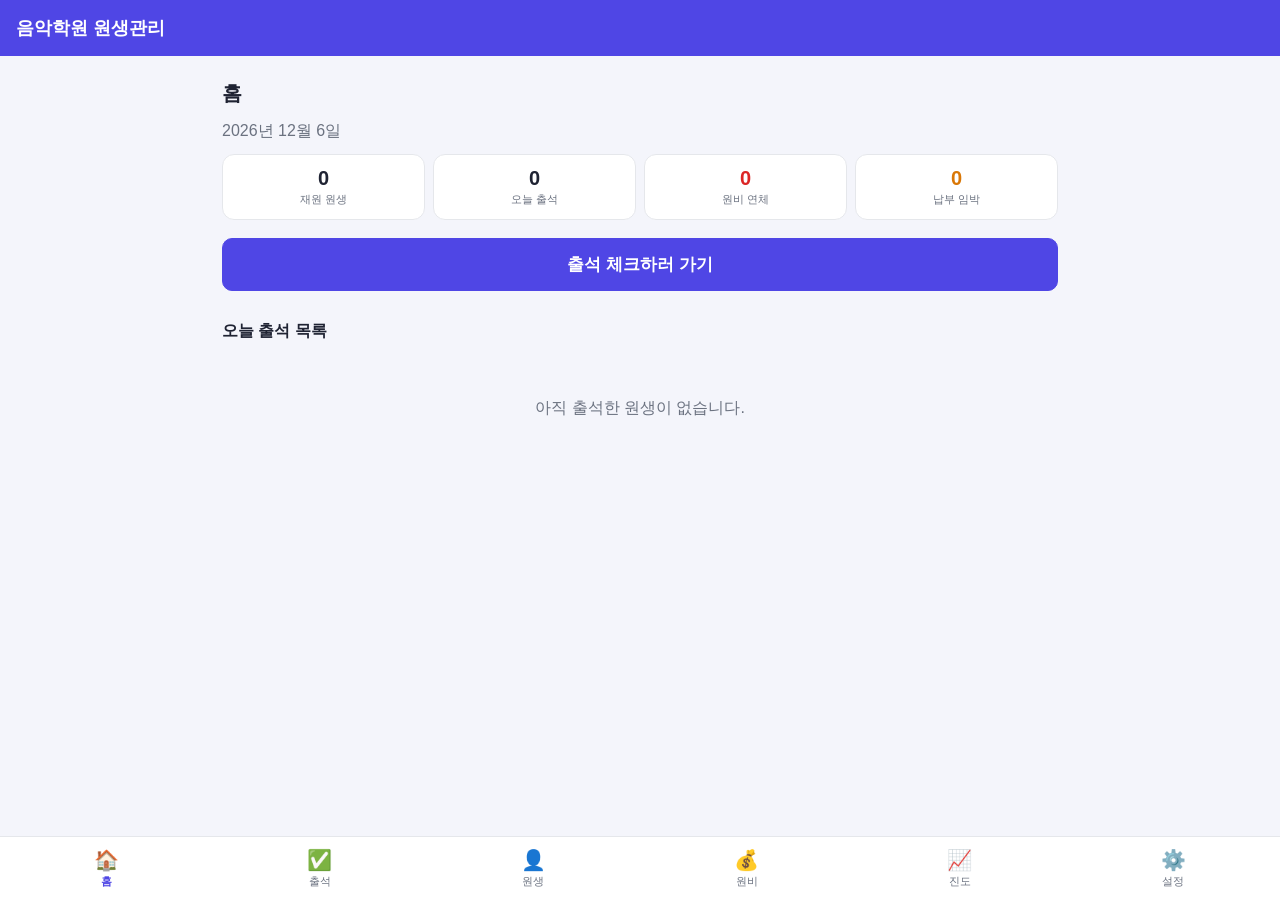
==== music-academy/index.html @ 321d5bf7 "Add music academy student management PWA Offline-capable installable web app (IndexedDB storage, ser" ====
<!doctype html>
<html lang="ko">
<head>
  <meta charset="UTF-8" />
  <meta name="viewport" content="width=device-width, initial-scale=1, maximum-scale=1, user-scalable=no, viewport-fit=cover" />
  <title>음악학원 원생관리</title>
  <meta name="theme-color" content="#4f46e5" />
  <meta name="mobile-web-app-capable" content="yes" />
  <meta name="apple-mobile-web-app-capable" content="yes" />
  <meta name="apple-mobile-web-app-status-bar-style" content="default" />
  <link rel="manifest" href="manifest.webmanifest" />
  <link rel="icon" href="icons/icon-192.png" />
  <link rel="apple-touch-icon" href="icons/icon-192.png" />
  <link rel="stylesheet" href="css/style.css" />
</head>
<body>
  <header class="app-header">
    <h1 id="app-title">음악학원 원생관리</h1>
  </header>

  <main id="app-content" class="app-content"></main>

  <nav id="bottom-nav" class="bottom-nav"></nav>

  <script type="module" src="js/app.js"></script>
</body>
</html>
---- music-academy/css/style.css ----
:root {
  --primary: #4f46e5;
  --primary-dark: #3730a3;
  --bg: #f4f5fb;
  --surface: #ffffff;
  --text: #1f2333;
  --text-muted: #6b7280;
  --border: #e5e7eb;
  --danger: #dc2626;
  --warn: #d97706;
  --green: #16a34a;
  --radius: 14px;
  --nav-h: 64px;
  --header-h: 56px;
}

* { box-sizing: border-box; }

html, body {
  margin: 0;
  padding: 0;
  height: 100%;
  background: var(--bg);
  color: var(--text);
  font-family: -apple-system, BlinkMacSystemFont, "Segoe UI", Roboto, "Noto Sans KR", "Malgun Gothic", sans-serif;
  -webkit-tap-highlight-color: transparent;
}

button, input, textarea {
  font-family: inherit;
  font-size: 16px;
}

.app-header {
  height: var(--header-h);
  display: flex;
  align-items: center;
  padding: 0 16px;
  background: var(--primary);
  color: #fff;
  position: sticky;
  top: 0;
  z-index: 10;
}
.app-header h1 { font-size: 18px; margin: 0; font-weight: 700; }

.app-content {
  position: fixed;
  top: var(--header-h);
  bottom: var(--nav-h);
  left: 0;
  right: 0;
  overflow-y: auto;
  padding: 16px;
  padding-bottom: 32px;
}

.bottom-nav {
  position: fixed;
  bottom: 0;
  left: 0;
  right: 0;
  height: var(--nav-h);
  display: flex;
  background: var(--surface);
  border-top: 1px solid var(--border);
  z-index: 10;
  padding-bottom: env(safe-area-inset-bottom);
}
.nav-btn {
  flex: 1;
  display: flex;
  flex-direction: column;
  align-items: center;
  justify-content: center;
  gap: 2px;
  background: none;
  border: none;
  color: var(--text-muted);
  cursor: pointer;
}
.nav-btn .nav-icon { font-size: 20px; }
.nav-btn .nav-label { font-size: 11px; }
.nav-btn.active { color: var(--primary); font-weight: 700; }

.view-header {
  display: flex;
  align-items: center;
  justify-content: space-between;
  margin-bottom: 14px;
  gap: 8px;
  flex-wrap: wrap;
}
.view-header h2 { margin: 0; font-size: 20px; }
.header-actions { display: flex; gap: 8px; }
.section-title { margin: 22px 0 10px; font-size: 16px; }

.badge {
  background: var(--primary);
  color: #fff;
  border-radius: 999px;
  font-size: 12px;
  padding: 2px 9px;
  margin-left: 6px;
  font-weight: 600;
}

.btn {
  border: 1px solid var(--border);
  background: var(--surface);
  color: var(--text);
  padding: 10px 14px;
  border-radius: 10px;
  cursor: pointer;
  font-weight: 600;
  display: inline-flex;
  align-items: center;
  justify-content: center;
  gap: 6px;
}
.btn:active { transform: scale(0.97); }
.btn-primary { background: var(--primary); border-color: var(--primary); color: #fff; }
.btn-danger { background: #fee2e2; border-color: #fecaca; color: var(--danger); }
.btn-sm { padding: 6px 10px; font-size: 13px; }
.btn-lg { padding: 14px 20px; font-size: 17px; }
.btn-block { width: 100%; margin: 4px 0 8px; }
.btn-row { display: flex; gap: 8px; flex-wrap: wrap; }
.icon-btn {
  background: none;
  border: none;
  font-size: 18px;
  cursor: pointer;
  color: var(--text-muted);
  padding: 4px 8px;
}

.search-input {
  width: 100%;
  padding: 12px 14px;
  border-radius: 10px;
  border: 1px solid var(--border);
  margin-bottom: 14px;
  background: var(--surface);
}

.empty-msg { color: var(--text-muted); text-align: center; padding: 30px 0; }
.hint { color: var(--text-muted); font-size: 13px; line-height: 1.6; }

/* Student grid/cards */
.student-grid {
  display: grid;
  grid-template-columns: repeat(auto-fill, minmax(150px, 1fr));
  gap: 10px;
}
.student-card {
  background: var(--surface);
  border: 1px solid var(--border);
  border-radius: var(--radius);
  padding: 12px;
  display: flex;
  gap: 10px;
  align-items: center;
  cursor: pointer;
}
.student-card:active { background: #f0f1fb; }
.avatar {
  width: 48px; height: 48px; border-radius: 50%;
  object-fit: cover; background: #e5e7eb; flex-shrink: 0;
}
.avatar-sm { width: 38px; height: 38px; }
.student-card-name { font-weight: 700; font-size: 14px; }
.student-card-sub { font-size: 12px; color: var(--text-muted); }
.student-no { color: var(--text-muted); font-weight: 400; font-size: 12px; }

/* Modal */
.modal-backdrop {
  position: fixed; inset: 0; background: rgba(0,0,0,0.45);
  display: flex; align-items: flex-end; justify-content: center;
  z-index: 100;
}
.modal {
  background: var(--surface);
  width: 100%;
  max-width: 520px;
  max-height: 92vh;
  overflow-y: auto;
  border-radius: 18px 18px 0 0;
  padding: 18px;
  animation: slideup 0.18s ease-out;
}
.modal-wide { max-width: 720px; }
@keyframes slideup { from { transform: translateY(30px); opacity: 0;} to { transform: translateY(0); opacity: 1;} }
@media (min-width: 640px) {
  .modal-backdrop { align-items: center; }
  .modal { border-radius: 18px; }
}
.modal-header {
  display: flex; align-items: center; justify-content: space-between;
  margin-bottom: 12px;
}
.modal-header h3 { margin: 0; font-size: 17px; }
.modal-footer {
  display: flex; align-items: center; justify-content: space-between;
  margin-top: 6px;
}
.footer-right { display: flex; gap: 8px; }

.form-grid { display: grid; grid-template-columns: 1fr 1fr; gap: 12px; }
.form-grid label { display: flex; flex-direction: column; gap: 4px; font-size: 13px; color: var(--text-muted); }
.form-grid input, .form-grid textarea {
  padding: 10px; border-radius: 8px; border: 1px solid var(--border); color: var(--text); background: var(--bg);
}
.form-grid textarea { min-height: 60px; resize: vertical; }
.span-2 { grid-column: span 2; }
.checkbox-row { flex-direction: row !important; align-items: center; gap: 8px !important; }
.checkbox-row.inline { display: inline-flex; margin-left: 12px; font-size: 13px; }

.photo-upload {
  grid-column: span 2;
  display: flex; align-items: center; gap: 14px;
}
.photo-upload img { width: 72px; height: 72px; border-radius: 50%; object-fit: cover; background: #eee; }

/* Kiosk / attendance */
.kiosk { display: flex; flex-direction: column; align-items: center; gap: 14px; }
.kiosk-display {
  width: 100%; max-width: 320px; text-align: center;
  font-size: 28px; font-weight: 700; letter-spacing: 2px;
  padding: 16px; border-radius: 12px; background: var(--surface); border: 1px solid var(--border);
}
.keypad {
  display: grid; grid-template-columns: repeat(3, 88px); gap: 12px;
}
.key {
  width: 88px; height: 62px; border-radius: 12px; border: 1px solid var(--border);
  background: var(--surface); font-size: 20px; font-weight: 700; cursor: pointer;
}
.key:active { background: #eef; }
.key-enter { background: var(--primary); color: #fff; border-color: var(--primary); }
.key-clear { background: #fee2e2; color: var(--danger); border-color: #fecaca; }

.confirm-card {
  background: var(--surface); border: 1px solid var(--border); border-radius: var(--radius);
  padding: 14px; margin-top: 14px; display: flex; gap: 12px; align-items: center;
}
.confirm-card.confirm-error { color: var(--danger); }
.confirm-name { font-size: 17px; font-weight: 700; }
.confirm-body { flex: 1; }
.confirm-actions { display: flex; gap: 10px; margin-top: 10px; }

.attendance-list { display: flex; flex-direction: column; gap: 8px; }
.attendance-item, .tuition-row {
  background: var(--surface); border: 1px solid var(--border); border-radius: 12px;
  padding: 10px 12px; display: flex; align-items: center; gap: 10px;
}
.attendance-item.ready { border-color: #86efac; background: #f0fdf4; }
.attendance-item-info, .tuition-row-info { flex: 1; }
.attendance-item-sub, .tuition-row-sub { font-size: 12px; color: var(--text-muted); }
.tuition-row.highlight { outline: 2px solid var(--primary); }

.pill {
  font-size: 12px; padding: 3px 9px; border-radius: 999px; background: #eef2ff; color: var(--primary);
  white-space: nowrap;
}
.pill-green { background: #dcfce7; color: var(--green); }
.pill-red { background: #fee2e2; color: var(--danger); }
.pill-orange { background: #ffedd5; color: var(--warn); }

/* Tuition */
.month-nav { display: flex; align-items: center; gap: 10px; margin-bottom: 12px; flex-wrap: wrap; }
.month-label { font-size: 16px; font-weight: 700; }
.tuition-list { display: flex; flex-direction: column; gap: 8px; }
.tuition-row-actions { display: flex; flex-direction: column; align-items: flex-end; gap: 6px; }
.alert-box { margin-bottom: 12px; }
.alert-line { padding: 8px 12px; border-radius: 10px; margin-bottom: 6px; font-size: 13px; }
.alert-danger { background: #fee2e2; color: var(--danger); }
.alert-warn { background: #ffedd5; color: var(--warn); }

/* Dashboard */
.dash-date { color: var(--text-muted); margin-bottom: 12px; }
.stat-row { display: grid; grid-template-columns: repeat(4, 1fr); gap: 8px; margin-bottom: 14px; }
.stat-card { background: var(--surface); border: 1px solid var(--border); border-radius: 12px; padding: 12px 6px; text-align: center; }
.stat-num { font-size: 20px; font-weight: 800; }
.stat-label { font-size: 11px; color: var(--text-muted); margin-top: 2px; }
.stat-card-danger .stat-num { color: var(--danger); }
.stat-card-warn .stat-num { color: var(--warn); }

/* Progress */
.panel-header { margin-bottom: 10px; }
.student-summary {
  display: flex; align-items: center; gap: 12px; background: var(--surface);
  border: 1px solid var(--border); border-radius: var(--radius); padding: 14px; margin-bottom: 16px;
}
.student-summary > div:nth-child(2) { flex: 1; }
.progress-history { display: flex; flex-direction: column; gap: 8px; }
.progress-item {
  background: var(--surface); border: 1px solid var(--border); border-radius: 10px; padding: 10px 12px;
  position: relative;
}
.progress-item-date { font-size: 12px; color: var(--text-muted); }
.progress-item-content { font-weight: 600; margin-top: 2px; }
.progress-item-memo { font-size: 13px; color: var(--text-muted); margin-top: 4px; }
.progress-delete { position: absolute; top: 6px; right: 6px; }

/* Settings */
.settings-section {
  background: var(--surface); border: 1px solid var(--border); border-radius: var(--radius);
  padding: 16px; margin-bottom: 14px; display: flex; flex-direction: column; gap: 10px;
}
.settings-section h3 { margin: 0 0 4px; font-size: 15px; }
.settings-section label { display: flex; flex-direction: column; gap: 4px; font-size: 13px; color: var(--text-muted); }
.settings-section input { padding: 10px; border-radius: 8px; border: 1px solid var(--border); background: var(--bg); color: var(--text); }
.settings-danger { border-color: #fecaca; }

/* CSV import */
.csv-import { display: flex; flex-direction: column; gap: 10px; }
.csv-table-wrap { max-height: 40vh; overflow: auto; border: 1px solid var(--border); border-radius: 10px; }
.csv-table { width: 100%; border-collapse: collapse; font-size: 13px; }
.csv-table th, .csv-table td { padding: 6px 8px; border-bottom: 1px solid var(--border); text-align: left; white-space: nowrap; }
.csv-table th { background: #f8f9fc; position: sticky; top: 0; }
.csv-table .row-error { background: #fef2f2; color: var(--danger); }

/* Toast */
#toast {
  position: fixed; left: 50%; bottom: calc(var(--nav-h) + 16px); transform: translate(-50%, 10px);
  background: #1f2333; color: #fff; padding: 10px 18px; border-radius: 999px;
  font-size: 13px; opacity: 0; pointer-events: none; transition: all 0.2s ease; z-index: 200;
  max-width: 90vw; text-align: center;
}
#toast.show { opacity: 1; transform: translate(-50%, 0); }

@media (min-width: 720px) {
  .app-content { padding: 24px 32px; max-width: 900px; margin: 0 auto; }
  .keypad { grid-template-columns: repeat(3, 100px); }
  .key { width: 100px; height: 70px; }
}

@media (prefers-color-scheme: dark) {
  :root {
    --bg: #14151f;
    --surface: #1c1e2b;
    --text: #edeef5;
    --text-muted: #9095a8;
    --border: #2c2f42;
  }
  .csv-table th { background: #232538; }
  .form-grid input, .form-grid textarea, .settings-section input { background: #14151f; }
}
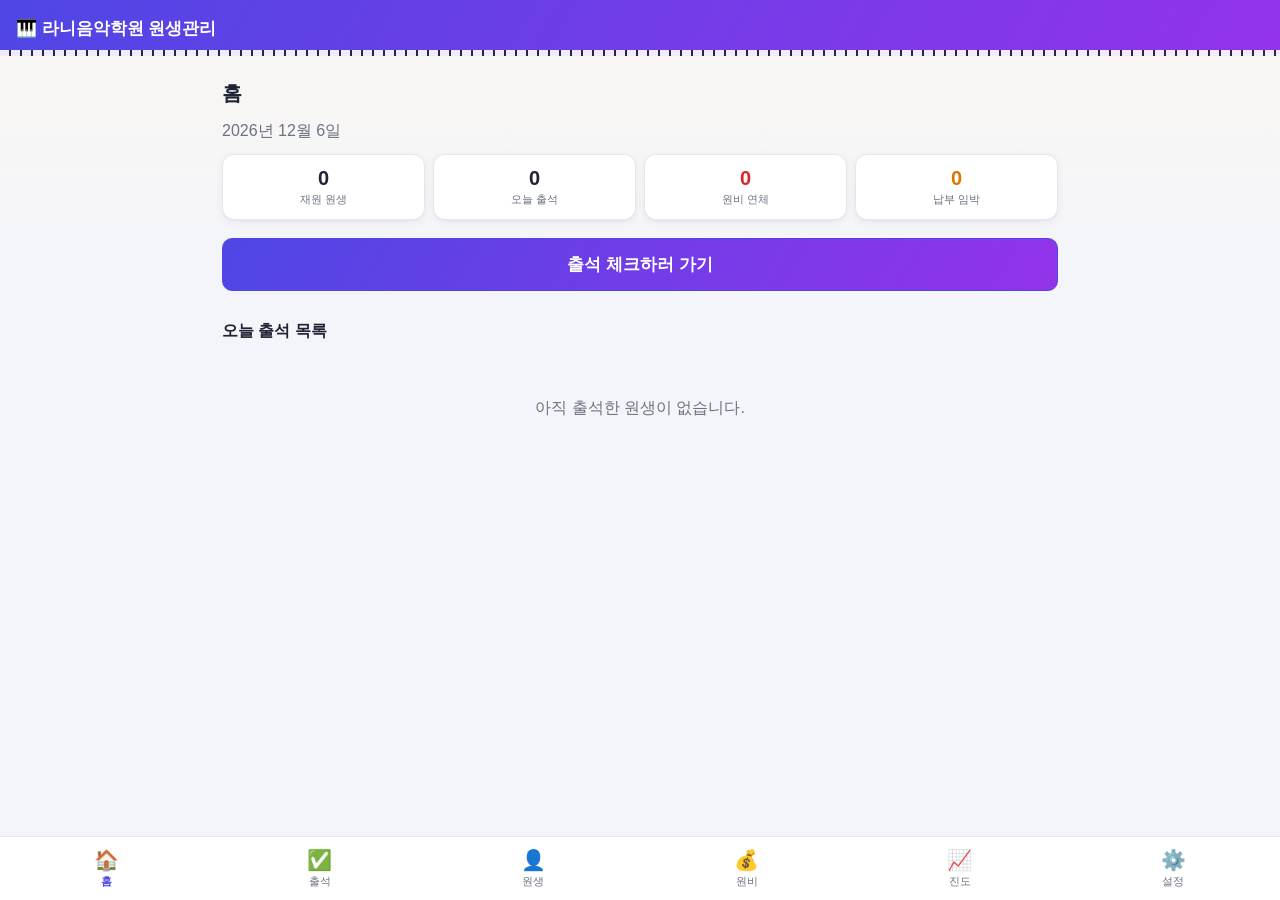
==== commit e5726e53: "Polish UI: piano theme, default academy name, fix mobile layout clipping Add a piano-key header trim" ====
--- a/music-academy/index.html
+++ b/music-academy/index.html
@@ -2,8 +2,8 @@
 <html lang="ko">
 <head>
   <meta charset="UTF-8" />
-  <meta name="viewport" content="width=device-width, initial-scale=1, maximum-scale=1, user-scalable=no, viewport-fit=cover" />
-  <title>음악학원 원생관리</title>
+  <meta name="viewport" content="width=device-width, initial-scale=1, maximum-scale=1, user-scalable=no, viewport-fit=cover, interactive-widget=resizes-content" />
+  <title>라니음악학원 원생관리</title>
   <meta name="theme-color" content="#4f46e5" />
   <meta name="mobile-web-app-capable" content="yes" />
   <meta name="apple-mobile-web-app-capable" content="yes" />
@@ -15,7 +15,7 @@
 </head>
 <body>
   <header class="app-header">
-    <h1 id="app-title">음악학원 원생관리</h1>
+    <h1 id="app-title">🎹 라니음악학원 원생관리</h1>
   </header>
 
   <main id="app-content" class="app-content"></main>
--- a/music-academy/css/style.css
+++ b/music-academy/css/style.css
@@ -1,5 +1,6 @@
 :root {
   --primary: #4f46e5;
+  --primary-2: #9333ea;
   --primary-dark: #3730a3;
   --bg: #f4f5fb;
   --surface: #ffffff;
@@ -12,6 +13,7 @@
   --radius: 14px;
   --nav-h: 64px;
   --header-h: 56px;
+  --shadow: 0 1px 2px rgba(31,35,51,0.04), 0 2px 8px rgba(31,35,51,0.06);
 }
 
 * { box-sizing: border-box; }
@@ -20,10 +22,32 @@
   margin: 0;
   padding: 0;
   height: 100%;
-  background: var(--bg);
+  overflow-x: hidden;
+  background: linear-gradient(180deg, #faf7f0 0%, var(--bg) 260px, var(--bg) 100%);
   color: var(--text);
   font-family: -apple-system, BlinkMacSystemFont, "Segoe UI", Roboto, "Noto Sans KR", "Malgun Gothic", sans-serif;
   -webkit-tap-highlight-color: transparent;
+  position: relative;
+}
+
+/* 은은한 피아노 건반 워터마크 (장식용, 클릭 불가) */
+body::before {
+  content: '';
+  position: fixed;
+  inset: 0;
+  z-index: -1;
+  pointer-events: none;
+  opacity: 0.55;
+  background-repeat: repeat-x;
+  background-position: bottom center;
+  background-size: 56px 130px;
+  background-image:
+    repeating-linear-gradient(90deg,
+      rgba(31,35,51,0.05) 0 26px,
+      rgba(31,35,51,0.09) 26px 28px,
+      transparent 28px 56px);
+  -webkit-mask-image: linear-gradient(to top, black, transparent);
+  mask-image: linear-gradient(to top, black, transparent);
 }
 
 button, input, textarea {
@@ -36,13 +60,25 @@
   display: flex;
   align-items: center;
   padding: 0 16px;
-  background: var(--primary);
+  background: linear-gradient(120deg, var(--primary) 0%, var(--primary-2) 100%);
   color: #fff;
   position: sticky;
   top: 0;
   z-index: 10;
-}
-.app-header h1 { font-size: 18px; margin: 0; font-weight: 700; }
+  overflow: hidden;
+}
+.app-header h1 {
+  font-size: 17px; margin: 0; font-weight: 700;
+  white-space: nowrap; overflow: hidden; text-overflow: ellipsis;
+}
+.app-header::after {
+  content: '';
+  position: absolute;
+  left: 0; right: 0; bottom: 0;
+  height: 6px;
+  background: repeating-linear-gradient(90deg, #fff 0 9px, #1f2333 9px 11px);
+  opacity: 0.9;
+}
 
 .app-content {
   position: fixed;
@@ -51,8 +87,10 @@
   left: 0;
   right: 0;
   overflow-y: auto;
+  overflow-x: hidden;
   padding: 16px;
   padding-bottom: 32px;
+  -webkit-overflow-scrolling: touch;
 }
 
 .bottom-nav {
@@ -119,7 +157,7 @@
   gap: 6px;
 }
 .btn:active { transform: scale(0.97); }
-.btn-primary { background: var(--primary); border-color: var(--primary); color: #fff; }
+.btn-primary { background: linear-gradient(120deg, var(--primary), var(--primary-2)); border-color: var(--primary); color: #fff; }
 .btn-danger { background: #fee2e2; border-color: #fecaca; color: var(--danger); }
 .btn-sm { padding: 6px 10px; font-size: 13px; }
 .btn-lg { padding: 14px 20px; font-size: 17px; }
@@ -161,6 +199,7 @@
   gap: 10px;
   align-items: center;
   cursor: pointer;
+  box-shadow: var(--shadow);
 }
 .student-card:active { background: #f0f1fb; }
 .avatar {
@@ -183,10 +222,13 @@
   width: 100%;
   max-width: 520px;
   max-height: 92vh;
+  max-height: 92dvh;
   overflow-y: auto;
+  overflow-x: hidden;
   border-radius: 18px 18px 0 0;
   padding: 18px;
   animation: slideup 0.18s ease-out;
+  box-shadow: 0 -4px 24px rgba(0,0,0,0.15);
 }
 .modal-wide { max-width: 720px; }
 @keyframes slideup { from { transform: translateY(30px); opacity: 0;} to { transform: translateY(0); opacity: 1;} }
@@ -201,9 +243,15 @@
 .modal-header h3 { margin: 0; font-size: 17px; }
 .modal-footer {
   display: flex; align-items: center; justify-content: space-between;
-  margin-top: 6px;
-}
-.footer-right { display: flex; gap: 8px; }
+  gap: 8px;
+  position: sticky;
+  bottom: -18px;
+  margin: 14px -18px -18px;
+  padding: 12px 18px calc(12px + env(safe-area-inset-bottom));
+  background: var(--surface);
+  border-top: 1px solid var(--border);
+}
+.footer-right { display: flex; gap: 8px; flex-wrap: wrap; justify-content: flex-end; }
 
 .form-grid { display: grid; grid-template-columns: 1fr 1fr; gap: 12px; }
 .form-grid label { display: flex; flex-direction: column; gap: 4px; font-size: 13px; color: var(--text-muted); }
@@ -222,18 +270,22 @@
 .photo-upload img { width: 72px; height: 72px; border-radius: 50%; object-fit: cover; background: #eee; }
 
 /* Kiosk / attendance */
-.kiosk { display: flex; flex-direction: column; align-items: center; gap: 14px; }
+.kiosk { display: flex; flex-direction: column; align-items: center; gap: 10px; }
 .kiosk-display {
   width: 100%; max-width: 320px; text-align: center;
-  font-size: 28px; font-weight: 700; letter-spacing: 2px;
-  padding: 16px; border-radius: 12px; background: var(--surface); border: 1px solid var(--border);
+  font-size: clamp(15px, 4.6vw, 22px); font-weight: 700; letter-spacing: 0.5px;
+  white-space: nowrap; overflow: hidden; text-overflow: ellipsis;
+  padding: 12px 10px; border-radius: 12px; background: var(--surface); border: 1px solid var(--border);
+  box-shadow: var(--shadow);
 }
 .keypad {
-  display: grid; grid-template-columns: repeat(3, 88px); gap: 12px;
+  display: grid; grid-template-columns: repeat(3, 1fr); gap: 10px;
+  width: 100%; max-width: 300px;
 }
 .key {
-  width: 88px; height: 62px; border-radius: 12px; border: 1px solid var(--border);
-  background: var(--surface); font-size: 20px; font-weight: 700; cursor: pointer;
+  width: 100%; height: 56px; border-radius: 12px; border: 1px solid var(--border);
+  background: var(--surface); font-size: 19px; font-weight: 700; cursor: pointer;
+  box-shadow: var(--shadow);
 }
 .key:active { background: #eef; }
 .key-enter { background: var(--primary); color: #fff; border-color: var(--primary); }
@@ -242,6 +294,7 @@
 .confirm-card {
   background: var(--surface); border: 1px solid var(--border); border-radius: var(--radius);
   padding: 14px; margin-top: 14px; display: flex; gap: 12px; align-items: center;
+  box-shadow: var(--shadow);
 }
 .confirm-card.confirm-error { color: var(--danger); }
 .confirm-name { font-size: 17px; font-weight: 700; }
@@ -252,6 +305,7 @@
 .attendance-item, .tuition-row {
   background: var(--surface); border: 1px solid var(--border); border-radius: 12px;
   padding: 10px 12px; display: flex; align-items: center; gap: 10px;
+  box-shadow: var(--shadow);
 }
 .attendance-item.ready { border-color: #86efac; background: #f0fdf4; }
 .attendance-item-info, .tuition-row-info { flex: 1; }
@@ -279,7 +333,7 @@
 /* Dashboard */
 .dash-date { color: var(--text-muted); margin-bottom: 12px; }
 .stat-row { display: grid; grid-template-columns: repeat(4, 1fr); gap: 8px; margin-bottom: 14px; }
-.stat-card { background: var(--surface); border: 1px solid var(--border); border-radius: 12px; padding: 12px 6px; text-align: center; }
+.stat-card { background: var(--surface); border: 1px solid var(--border); border-radius: 12px; padding: 12px 6px; text-align: center; box-shadow: var(--shadow); }
 .stat-num { font-size: 20px; font-weight: 800; }
 .stat-label { font-size: 11px; color: var(--text-muted); margin-top: 2px; }
 .stat-card-danger .stat-num { color: var(--danger); }
@@ -290,12 +344,13 @@
 .student-summary {
   display: flex; align-items: center; gap: 12px; background: var(--surface);
   border: 1px solid var(--border); border-radius: var(--radius); padding: 14px; margin-bottom: 16px;
+  box-shadow: var(--shadow); flex-wrap: wrap;
 }
 .student-summary > div:nth-child(2) { flex: 1; }
 .progress-history { display: flex; flex-direction: column; gap: 8px; }
 .progress-item {
   background: var(--surface); border: 1px solid var(--border); border-radius: 10px; padding: 10px 12px;
-  position: relative;
+  position: relative; box-shadow: var(--shadow);
 }
 .progress-item-date { font-size: 12px; color: var(--text-muted); }
 .progress-item-content { font-weight: 600; margin-top: 2px; }
@@ -306,6 +361,7 @@
 .settings-section {
   background: var(--surface); border: 1px solid var(--border); border-radius: var(--radius);
   padding: 16px; margin-bottom: 14px; display: flex; flex-direction: column; gap: 10px;
+  box-shadow: var(--shadow);
 }
 .settings-section h3 { margin: 0 0 4px; font-size: 15px; }
 .settings-section label { display: flex; flex-direction: column; gap: 4px; font-size: 13px; color: var(--text-muted); }
@@ -331,8 +387,16 @@
 
 @media (min-width: 720px) {
   .app-content { padding: 24px 32px; max-width: 900px; margin: 0 auto; }
-  .keypad { grid-template-columns: repeat(3, 100px); }
-  .key { width: 100px; height: 70px; }
+  .keypad { max-width: 340px; }
+  .key { height: 68px; font-size: 21px; }
+  .kiosk-display { font-size: 24px; padding: 16px; }
+}
+
+@media (max-height: 640px) {
+  .kiosk { gap: 6px; }
+  .keypad { gap: 6px; max-width: 260px; }
+  .key { height: 44px; font-size: 16px; }
+  .kiosk-display { padding: 8px; font-size: clamp(13px, 4vw, 18px); }
 }
 
 @media (prefers-color-scheme: dark) {
@@ -342,7 +406,18 @@
     --text: #edeef5;
     --text-muted: #9095a8;
     --border: #2c2f42;
+    --shadow: 0 1px 2px rgba(0,0,0,0.3), 0 2px 10px rgba(0,0,0,0.35);
   }
+  html, body { background: linear-gradient(180deg, #1a1730 0%, var(--bg) 260px, var(--bg) 100%); }
+  body::before {
+    opacity: 0.5;
+    background-image:
+      repeating-linear-gradient(90deg,
+        rgba(255,255,255,0.05) 0 26px,
+        rgba(255,255,255,0.1) 26px 28px,
+        transparent 28px 56px);
+  }
+  .app-header::after { background: repeating-linear-gradient(90deg, #edeef5 0 9px, #0c0d14 9px 11px); }
   .csv-table th { background: #232538; }
   .form-grid input, .form-grid textarea, .settings-section input { background: #14151f; }
 }
